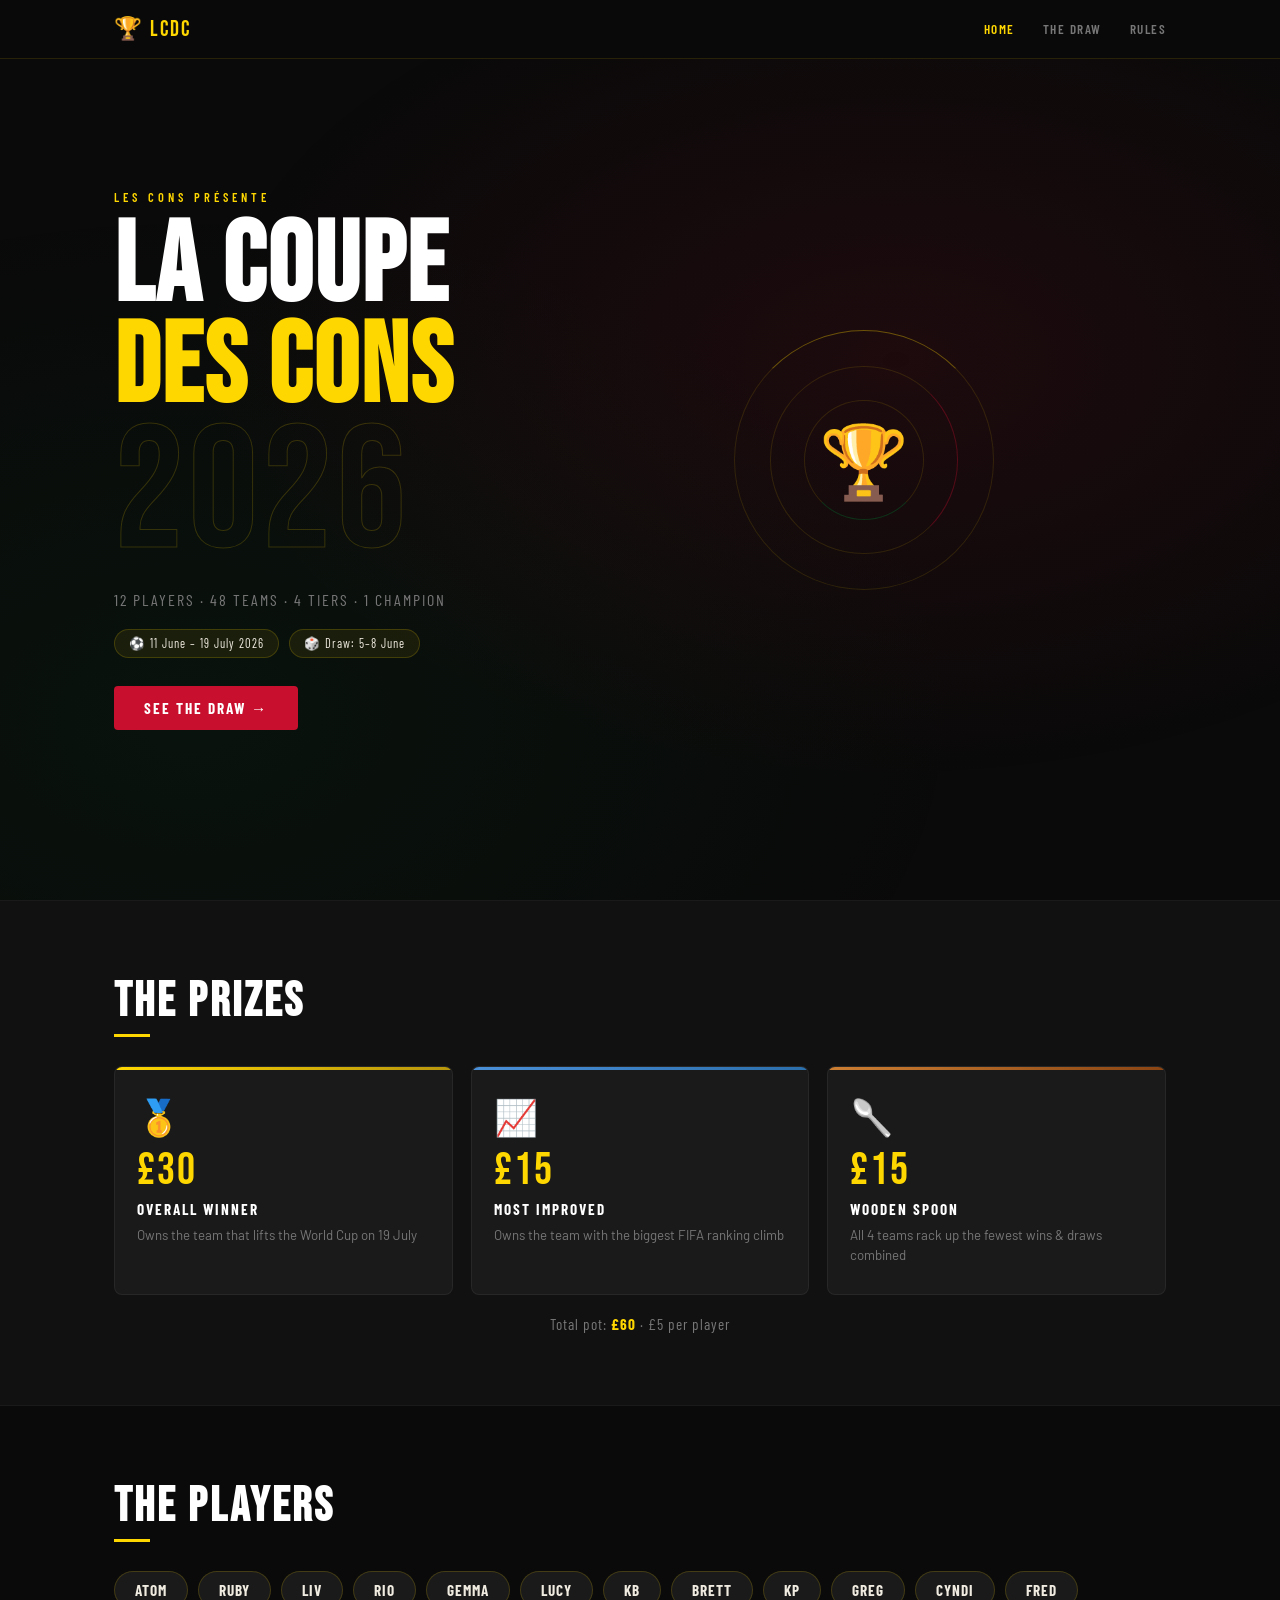
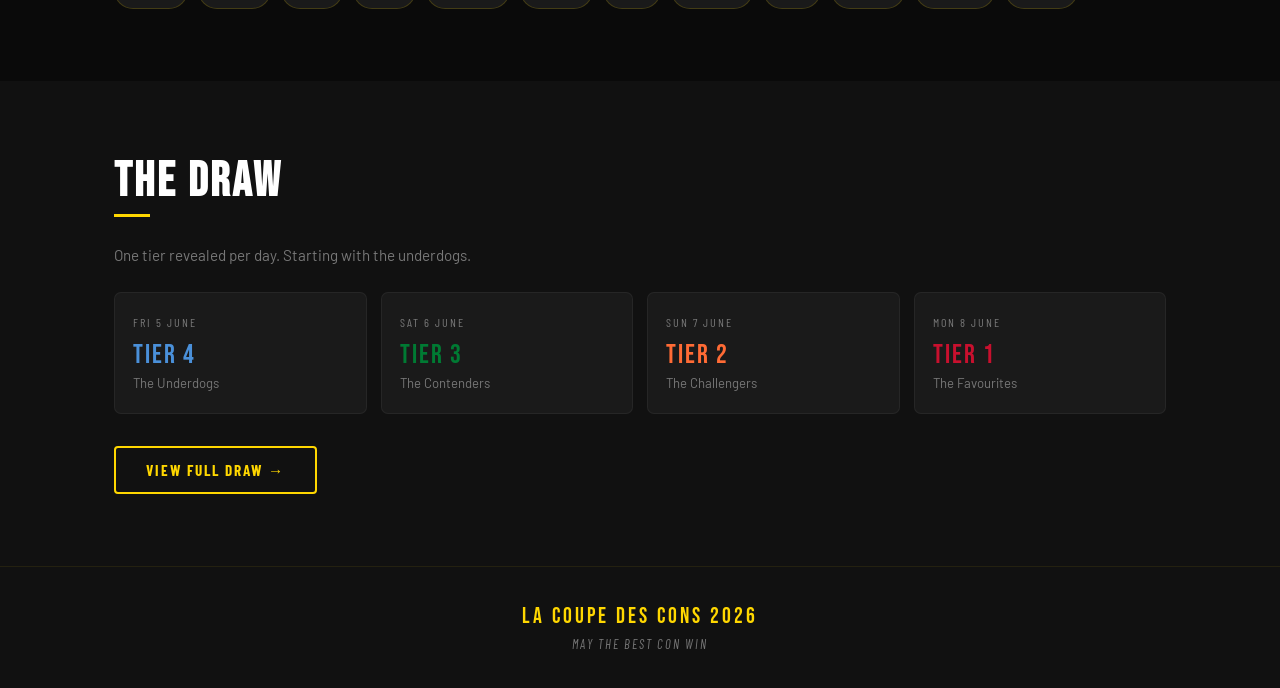
==== index.html @ 0457f68b "Add files via upload" ====
<!DOCTYPE html>
<html lang="en">
<head>
  <meta charset="UTF-8">
  <meta name="viewport" content="width=device-width, initial-scale=1.0">
  <title>La Coupe des Cons 2026</title>
  <link rel="preconnect" href="https://fonts.googleapis.com">
  <link rel="preconnect" href="https://fonts.gstatic.com" crossorigin>
  <link href="https://fonts.googleapis.com/css2?family=Bebas+Neue&family=Barlow:wght@400;600&family=Barlow+Condensed:wght@400;600;700;800&display=swap" rel="stylesheet">
  <link rel="stylesheet" href="style.css">
</head>
<body>

  <header class="site-header">
    <nav class="nav">
      <a href="index.html" class="nav-logo">🏆 LCDC</a>
      <div class="nav-links">
        <a href="index.html" class="active">Home</a>
        <a href="draw.html">The Draw</a>
        <a href="rules.html">Rules</a>
      </div>
    </nav>
  </header>

  <main>

    <section class="hero">
      <div class="hero-content">
        <div class="hero-eyebrow">Les Cons Présente</div>
        <h1 class="hero-title">La Coupe<br><span class="accent">des Cons</span></h1>
        <div class="hero-year">2026</div>
        <p class="hero-sub">12 players · 48 teams · 4 tiers · 1 champion</p>
        <div class="hero-dates">
          <div class="date-pill">⚽ 11 June – 19 July 2026</div>
          <div class="date-pill">🎲 Draw: 5–8 June</div>
        </div>
        <a href="draw.html" class="cta-btn">See The Draw →</a>
      </div>
      <div class="hero-graphic">
        <div class="trophy-ring ring-1"></div>
        <div class="trophy-ring ring-2"></div>
        <div class="trophy-ring ring-3"></div>
        <div class="trophy-emoji">🏆</div>
      </div>
    </section>

    <section class="prizes">
      <div class="container">
        <h2 class="section-title">The Prizes</h2>
        <div class="prize-grid">
          <div class="prize-card prize-gold">
            <div class="prize-icon">🥇</div>
            <div class="prize-amount">£30</div>
            <div class="prize-label">Overall Winner</div>
            <div class="prize-desc">Owns the team that lifts the World Cup on 19 July</div>
          </div>
          <div class="prize-card prize-silver">
            <div class="prize-icon">📈</div>
            <div class="prize-amount">£15</div>
            <div class="prize-label">Most Improved</div>
            <div class="prize-desc">Owns the team with the biggest FIFA ranking climb</div>
          </div>
          <div class="prize-card prize-bronze">
            <div class="prize-icon">🥄</div>
            <div class="prize-amount">£15</div>
            <div class="prize-label">Wooden Spoon</div>
            <div class="prize-desc">All 4 teams rack up the fewest wins & draws combined</div>
          </div>
        </div>
        <div class="pot-total">Total pot: <strong>£60</strong> · £5 per player</div>
      </div>
    </section>

    <section class="players-section">
      <div class="container">
        <h2 class="section-title">The Players</h2>
        <div class="players-grid">
          <div class="player-chip">Atom</div>
          <div class="player-chip">Ruby</div>
          <div class="player-chip">Liv</div>
          <div class="player-chip">Rio</div>
          <div class="player-chip">Gemma</div>
          <div class="player-chip">Lucy</div>
          <div class="player-chip">KB</div>
          <div class="player-chip">Brett</div>
          <div class="player-chip">KP</div>
          <div class="player-chip">Greg</div>
          <div class="player-chip">Cyndi</div>
          <div class="player-chip">Fred</div>
        </div>
      </div>
    </section>

    <section class="draw-preview">
      <div class="container">
        <h2 class="section-title">The Draw</h2>
        <p class="draw-intro">One tier revealed per day. Starting with the underdogs.</p>
        <div class="draw-schedule">
          <div class="draw-day">
            <div class="draw-date">Fri 5 June</div>
            <div class="draw-tier-tag t4">TIER 4</div>
            <div class="draw-tier-name">The Underdogs</div>
          </div>
          <div class="draw-day">
            <div class="draw-date">Sat 6 June</div>
            <div class="draw-tier-tag t3">TIER 3</div>
            <div class="draw-tier-name">The Contenders</div>
          </div>
          <div class="draw-day">
            <div class="draw-date">Sun 7 June</div>
            <div class="draw-tier-tag t2">TIER 2</div>
            <div class="draw-tier-name">The Challengers</div>
          </div>
          <div class="draw-day">
            <div class="draw-date">Mon 8 June</div>
            <div class="draw-tier-tag t1">TIER 1</div>
            <div class="draw-tier-name">The Favourites</div>
          </div>
        </div>
        <a href="draw.html" class="cta-btn secondary">View Full Draw →</a>
      </div>
    </section>

  </main>

  <footer class="site-footer">
    <div class="container">
      <div class="footer-title">La Coupe des Cons 2026</div>
      <div class="footer-sub">May the best Con win</div>
    </div>
  </footer>

</body>
</html>
---- style.css ----
:root {
  --red: #C8102E;
  --gold: #FFD700;
  --gold-dim: rgba(255,215,0,0.15);
  --green: #007A33;
  --dark: #0A0A0A;
  --dark2: #111;
  --dark3: #1a1a1a;
  --light: #F0EBE0;
  --grey: #777;
  --t1: #C8102E;
  --t2: #FF6B35;
  --t3: #007A33;
  --t4: #4A90D9;
  --font-d: 'Bebas Neue', sans-serif;
  --font-b: 'Barlow', sans-serif;
  --font-c: 'Barlow Condensed', sans-serif;
}

*, *::before, *::after { box-sizing: border-box; margin: 0; padding: 0; }
html { scroll-behavior: smooth; }
body { background: var(--dark); color: var(--light); font-family: var(--font-b); overflow-x: hidden; }
a { color: inherit; text-decoration: none; }
.container { max-width: 1100px; margin: 0 auto; padding: 0 24px; }

/* NAV */
.site-header {
  position: fixed; top: 0; left: 0; right: 0; z-index: 100;
  background: rgba(10,10,10,0.93); backdrop-filter: blur(12px);
  border-bottom: 1px solid rgba(255,215,0,0.12);
}
.nav {
  max-width: 1100px; margin: 0 auto; padding: 0 24px;
  height: 58px; display: flex; align-items: center; justify-content: space-between;
}
.nav-logo { font-family: var(--font-d); font-size: 1.4rem; letter-spacing: 2px; color: var(--gold); }
.nav-links { display: flex; gap: 28px; }
.nav-links a {
  font-family: var(--font-c); font-weight: 600; font-size: 0.82rem;
  letter-spacing: 1.5px; text-transform: uppercase; color: var(--grey); transition: color 0.2s;
}
.nav-links a:hover, .nav-links a.active { color: var(--gold); }

/* HERO */
.hero {
  min-height: 100vh; display: flex; align-items: center;
  padding: 80px 24px 60px; max-width: 1100px; margin: 0 auto;
  gap: 40px; position: relative;
}
body::before {
  content: ''; position: fixed; inset: 0; pointer-events: none; z-index: -1;
  background:
    radial-gradient(ellipse at 70% 40%, rgba(200,16,46,0.10) 0%, transparent 55%),
    radial-gradient(ellipse at 15% 80%, rgba(0,122,51,0.08) 0%, transparent 50%);
}
.hero-content { flex: 1; max-width: 580px; }
.hero-eyebrow {
  font-family: var(--font-c); font-weight: 600; font-size: 0.78rem;
  letter-spacing: 4px; color: var(--gold); margin-bottom: 14px; text-transform: uppercase;
  opacity: 0; animation: fadeUp 0.5s 0.2s forwards;
}
.hero-title {
  font-family: var(--font-d); font-size: clamp(4rem, 10vw, 7rem);
  line-height: 0.9; letter-spacing: 2px; color: #fff; margin-bottom: 0;
  opacity: 0; animation: fadeUp 0.5s 0.3s forwards;
}
.hero-title .accent { color: var(--gold); display: block; }
.hero-year {
  font-family: var(--font-d); font-size: clamp(4.5rem, 16vw, 11rem);
  line-height: 0.85; color: transparent; -webkit-text-stroke: 1px rgba(255,215,0,0.18);
  letter-spacing: 4px; margin-bottom: 20px;
  opacity: 0; animation: fadeUp 0.5s 0.35s forwards;
}
.hero-sub {
  font-family: var(--font-c); font-size: 1rem; letter-spacing: 2px;
  color: var(--grey); text-transform: uppercase; margin-bottom: 20px;
  opacity: 0; animation: fadeUp 0.5s 0.4s forwards;
}
.hero-dates { display: flex; flex-wrap: wrap; gap: 10px; margin-bottom: 28px; opacity: 0; animation: fadeUp 0.5s 0.5s forwards; }
.date-pill {
  background: rgba(255,215,0,0.07); border: 1px solid rgba(255,215,0,0.18);
  border-radius: 20px; padding: 6px 14px; font-size: 0.78rem;
  font-family: var(--font-c); letter-spacing: 1px;
}
.cta-btn {
  display: inline-block; background: var(--red); color: #fff;
  font-family: var(--font-c); font-weight: 700; font-size: 0.95rem;
  letter-spacing: 2px; text-transform: uppercase; padding: 13px 30px;
  border-radius: 4px; transition: background 0.2s, transform 0.2s;
  opacity: 0; animation: fadeUp 0.5s 0.6s forwards;
}
.cta-btn:hover { background: #a00d24; transform: translateY(-2px); }
.cta-btn.secondary {
  background: transparent; border: 2px solid var(--gold); color: var(--gold);
  opacity: 1; animation: none; margin-top: 24px; display: inline-block;
}
.cta-btn.secondary:hover { background: rgba(255,215,0,0.08); transform: translateY(-2px); }

/* HERO GRAPHIC */
.hero-graphic {
  flex: 0 0 260px; width: 260px; height: 260px; position: relative;
  display: flex; align-items: center; justify-content: center;
  opacity: 0; animation: fadeIn 1s 0.7s forwards;
}
.trophy-ring { position: absolute; border-radius: 50%; border: 1px solid rgba(255,215,0,0.12); }
.ring-1 { width: 100%; height: 100%; animation: spin 20s linear infinite; border-top-color: rgba(255,215,0,0.35); }
.ring-2 { width: 72%; height: 72%; animation: spin 14s linear infinite reverse; border-right-color: rgba(200,16,46,0.35); }
.ring-3 { width: 46%; height: 46%; animation: spin 9s linear infinite; border-bottom-color: rgba(0,122,51,0.35); }
.trophy-emoji { font-size: 4.5rem; animation: pulse 3s ease-in-out infinite; z-index: 1; }

/* SECTIONS */
section { padding: 72px 0; }
.section-title {
  font-family: var(--font-d); font-size: clamp(2rem, 5vw, 3rem);
  letter-spacing: 3px; color: #fff; margin-bottom: 36px;
  position: relative; display: inline-block;
}
.section-title::after {
  content: ''; position: absolute; bottom: -7px; left: 0;
  width: 36px; height: 3px; background: var(--gold);
}

/* PRIZES */
.prizes { background: var(--dark2); border-top: 1px solid rgba(255,255,255,0.04); border-bottom: 1px solid rgba(255,255,255,0.04); }
.prize-grid { display: grid; grid-template-columns: repeat(auto-fit, minmax(240px, 1fr)); gap: 18px; margin-bottom: 20px; }
.prize-card {
  background: var(--dark3); border: 1px solid rgba(255,255,255,0.06);
  border-radius: 8px; padding: 28px 22px; position: relative; overflow: hidden;
  transition: transform 0.2s;
}
.prize-card:hover { transform: translateY(-3px); }
.prize-card::before { content: ''; position: absolute; top: 0; left: 0; right: 0; height: 3px; }
.prize-gold::before { background: linear-gradient(90deg, var(--gold), #b8960c); }
.prize-silver::before { background: linear-gradient(90deg, #4a90d9, #2c6fad); }
.prize-bronze::before { background: linear-gradient(90deg, #cd7f32, #8b4513); }
.prize-icon { font-size: 2.2rem; margin-bottom: 10px; }
.prize-amount { font-family: var(--font-d); font-size: 2.8rem; color: var(--gold); letter-spacing: 2px; line-height: 1; margin-bottom: 6px; }
.prize-label { font-family: var(--font-c); font-weight: 700; font-size: 0.95rem; letter-spacing: 2px; text-transform: uppercase; color: #fff; margin-bottom: 8px; }
.prize-desc { font-size: 0.83rem; color: var(--grey); line-height: 1.5; }
.pot-total { text-align: center; font-family: var(--font-c); font-size: 0.95rem; letter-spacing: 1px; color: var(--grey); }
.pot-total strong { color: var(--gold); }

/* PLAYERS */
.players-grid { display: flex; flex-wrap: wrap; gap: 10px; }
.player-chip {
  background: var(--dark3); border: 1px solid rgba(255,215,0,0.18);
  border-radius: 40px; padding: 9px 20px;
  font-family: var(--font-c); font-weight: 700; font-size: 0.95rem;
  letter-spacing: 1px; text-transform: uppercase;
  transition: background 0.2s, color 0.2s;
}
.player-chip:hover { background: rgba(255,215,0,0.08); color: var(--gold); }

/* DRAW PREVIEW */
.draw-preview { background: var(--dark2); }
.draw-intro { color: var(--grey); margin-bottom: 28px; font-size: 0.95rem; }
.draw-schedule { display: grid; grid-template-columns: repeat(auto-fit, minmax(180px, 1fr)); gap: 14px; margin-bottom: 8px; }
.draw-day {
  background: var(--dark3); border: 1px solid rgba(255,255,255,0.05);
  border-radius: 7px; padding: 22px 18px; transition: transform 0.2s;
}
.draw-day:hover { transform: translateY(-3px); }
.draw-date { font-family: var(--font-c); font-size: 0.75rem; letter-spacing: 2px; text-transform: uppercase; color: var(--grey); margin-bottom: 10px; }
.draw-tier-tag { font-family: var(--font-d); font-size: 1.7rem; letter-spacing: 2px; margin-bottom: 4px; }
.draw-tier-name { font-size: 0.82rem; color: var(--grey); }
.t1 { color: var(--t1); } .t2 { color: var(--t2); } .t3 { color: var(--t3); } .t4 { color: var(--t4); }

/* PAGE HERO */
.page-hero { padding: 110px 24px 48px; max-width: 1100px; margin: 0 auto; }
.page-title { font-family: var(--font-d); font-size: clamp(3rem, 8vw, 5.5rem); letter-spacing: 3px; color: #fff; margin-bottom: 6px; }
.page-title span { color: var(--gold); }
.page-subtitle { font-family: var(--font-c); font-size: 0.9rem; letter-spacing: 2px; color: var(--grey); text-transform: uppercase; }

/* DRAW PAGE */
.draw-page { max-width: 1100px; margin: 0 auto; padding: 0 24px 80px; }
.seed-proof {
  background: var(--dark3); border: 1px solid rgba(255,215,0,0.1);
  border-radius: 7px; padding: 20px 22px; margin-bottom: 48px;
  font-family: var(--font-c); font-size: 0.83rem; color: var(--grey); line-height: 1.8;
}
.seed-proof strong { color: var(--gold); }
.tier-section { margin-bottom: 56px; }
.tier-header { display: flex; align-items: center; gap: 18px; margin-bottom: 12px; padding-bottom: 14px; border-bottom: 1px solid rgba(255,255,255,0.06); }
.tier-num { font-family: var(--font-d); font-size: 2.8rem; letter-spacing: 3px; line-height: 1; }
.tier-info {}
.tier-title { font-family: var(--font-c); font-weight: 700; font-size: 1.05rem; letter-spacing: 2px; text-transform: uppercase; color: #fff; }
.tier-date { font-size: 0.78rem; color: var(--grey); font-family: var(--font-c); letter-spacing: 1px; margin-top: 2px; }
.tier-teams-list {
  font-size: 0.8rem; color: var(--grey); margin-bottom: 18px;
  padding: 10px 14px; border-radius: 5px; border-left: 3px solid;
  background: rgba(255,255,255,0.02); line-height: 1.6;
}
.t1-border { border-color: var(--t1); }
.t2-border { border-color: var(--t2); }
.t3-border { border-color: var(--t3); }
.t4-border { border-color: var(--t4); }

.assignments-grid { display: grid; grid-template-columns: repeat(auto-fill, minmax(175px, 1fr)); gap: 11px; }
.assignment-card {
  background: var(--dark3); border: 1px solid rgba(255,255,255,0.06);
  border-radius: 6px; padding: 14px 16px;
  display: flex; align-items: center; gap: 11px;
  animation: fadeUp 0.4s both;
}
.ac-flag { font-size: 1.6rem; flex-shrink: 0; }
.ac-player { font-family: var(--font-c); font-weight: 700; font-size: 0.82rem; letter-spacing: 1px; text-transform: uppercase; color: var(--gold); margin-bottom: 2px; }
.ac-team { font-size: 0.85rem; color: var(--light); }
.pending-msg {
  grid-column: 1 / -1; text-align: center; padding: 28px;
  font-family: var(--font-c); font-size: 0.85rem; letter-spacing: 1px;
  color: var(--grey); text-transform: uppercase;
  border: 1px dashed rgba(255,255,255,0.08); border-radius: 6px;
}

/* RULES PAGE */
.rules-page { max-width: 740px; margin: 0 auto; padding: 0 24px 80px; }
.rule-block { margin-bottom: 44px; }
.rule-block h3 { font-family: var(--font-d); font-size: 1.7rem; letter-spacing: 2px; color: var(--gold); margin-bottom: 14px; }
.rule-block p { color: var(--light); opacity: 0.82; line-height: 1.8; margin-bottom: 10px; font-size: 0.95rem; }
.tier-table { display: flex; flex-direction: column; gap: 10px; margin-top: 16px; }
.tier-row { display: flex; gap: 16px; align-items: flex-start; }
.tier-row-label { font-family: var(--font-d); font-size: 1.2rem; letter-spacing: 2px; min-width: 65px; padding-top: 2px; }
.tier-row-teams { font-size: 0.85rem; color: var(--grey); line-height: 1.7; padding: 8px 14px; background: var(--dark3); border-radius: 5px; flex: 1; }
.prize-rule { display: flex; gap: 16px; align-items: flex-start; margin-bottom: 24px; }
.prize-rule-icon { font-size: 1.8rem; flex-shrink: 0; }
.prize-rule-title { font-family: var(--font-c); font-weight: 700; font-size: 1rem; letter-spacing: 1.5px; text-transform: uppercase; color: #fff; margin-bottom: 6px; }

/* FOOTER */
.site-footer { background: var(--dark2); border-top: 1px solid rgba(255,215,0,0.08); padding: 36px 0; text-align: center; }
.footer-title { font-family: var(--font-d); font-size: 1.4rem; letter-spacing: 3px; color: var(--gold); margin-bottom: 6px; }
.footer-sub { font-family: var(--font-c); font-size: 0.8rem; letter-spacing: 2px; color: var(--grey); text-transform: uppercase; font-style: italic; }

/* ANIMATIONS */
@keyframes fadeUp { from { opacity: 0; transform: translateY(18px); } to { opacity: 1; transform: translateY(0); } }
@keyframes fadeIn { from { opacity: 0; } to { opacity: 1; } }
@keyframes spin { from { transform: rotate(0deg); } to { transform: rotate(360deg); } }
@keyframes pulse { 0%,100% { transform: scale(1); } 50% { transform: scale(1.07); } }

/* RESPONSIVE */
@media (max-width: 768px) {
  .hero { flex-direction: column; padding-top: 90px; text-align: center; }
  .hero-graphic { width: 180px; height: 180px; }
  .hero-dates { justify-content: center; }
  .section-title { display: block; text-align: center; }
  .section-title::after { left: 50%; transform: translateX(-50%); }
  .draw-schedule { grid-template-columns: 1fr 1fr; }
  .tier-row { flex-direction: column; gap: 6px; }
  .tier-row-label { min-width: unset; }
  .nav-links { gap: 16px; }
}
@media (max-width: 480px) {
  .draw-schedule { grid-template-columns: 1fr 1fr; }
  .prize-grid { grid-template-columns: 1fr; }
  .assignments-grid { grid-template-columns: 1fr 1fr; }
}
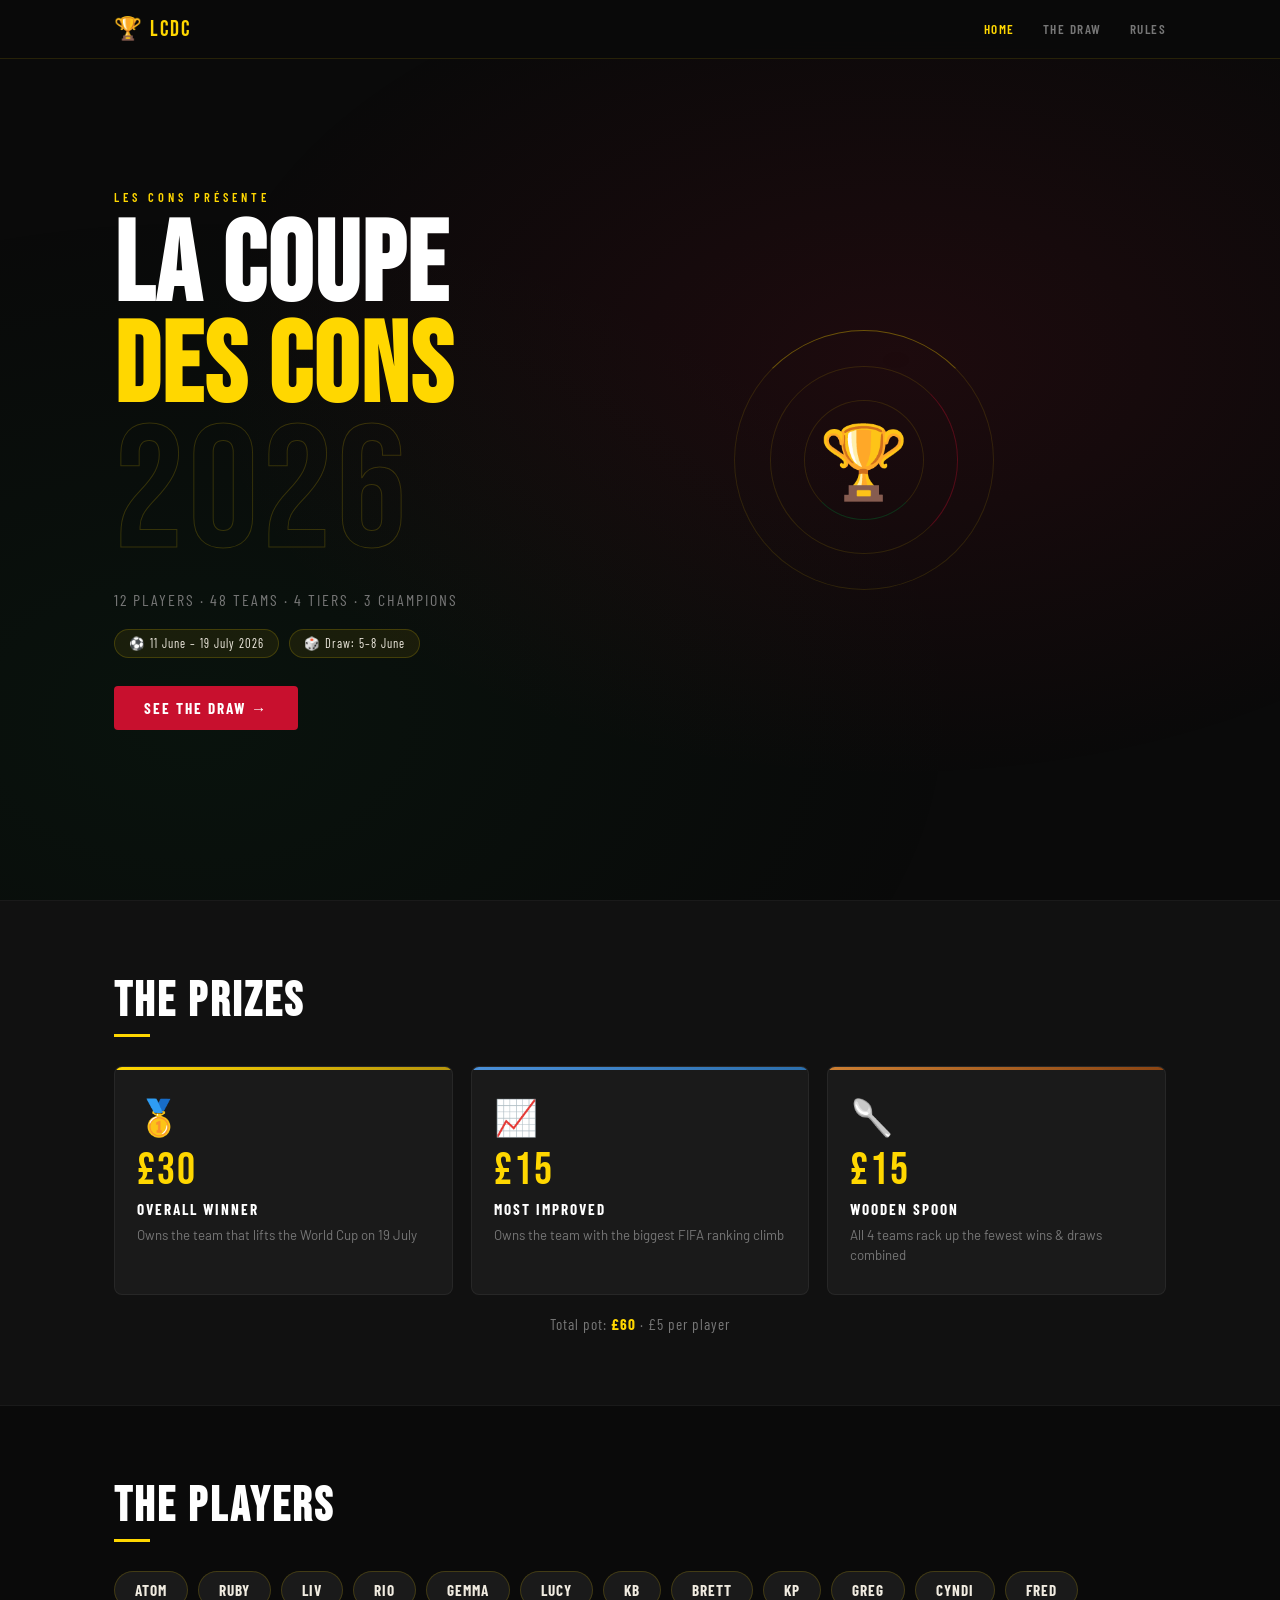
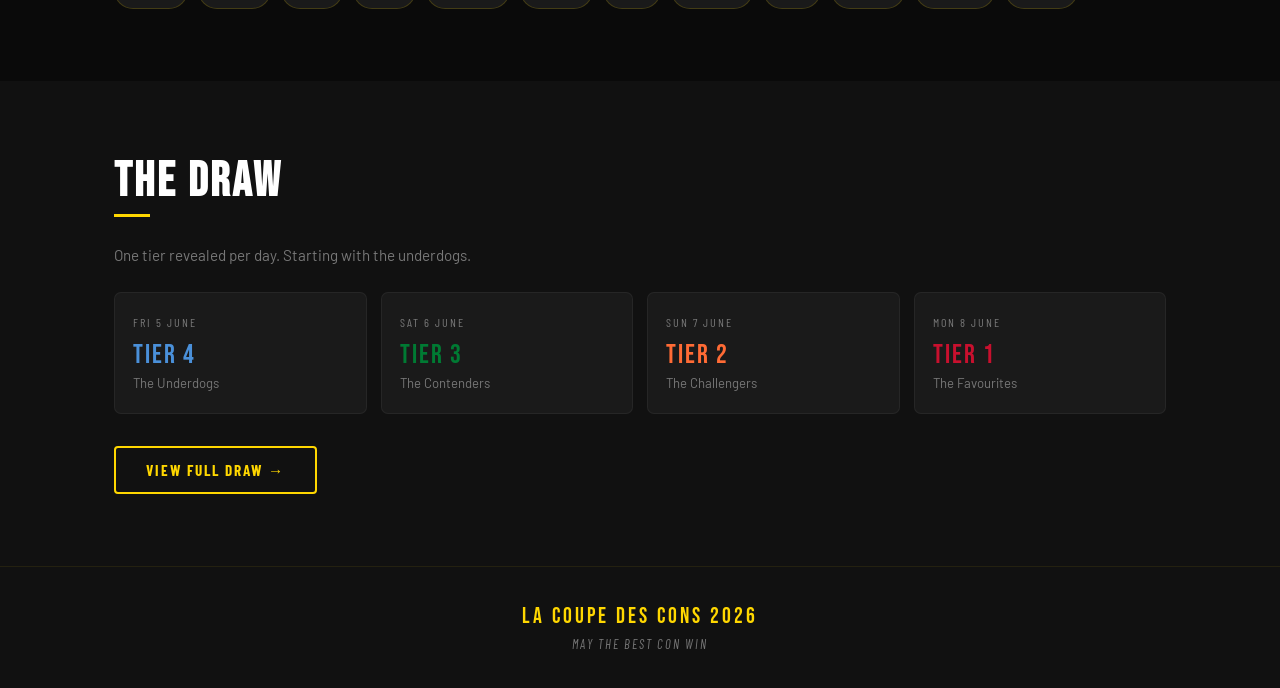
==== commit 31263350: "index.html" ====
--- a/index.html
+++ b/index.html
@@ -29,7 +29,7 @@
         <div class="hero-eyebrow">Les Cons Présente</div>
         <h1 class="hero-title">La Coupe<br><span class="accent">des Cons</span></h1>
         <div class="hero-year">2026</div>
-        <p class="hero-sub">12 players · 48 teams · 4 tiers · 1 champion</p>
+        <p class="hero-sub">12 players · 48 teams · 4 tiers · 3 champions</p>
         <div class="hero-dates">
           <div class="date-pill">⚽ 11 June – 19 July 2026</div>
           <div class="date-pill">🎲 Draw: 5–8 June</div>
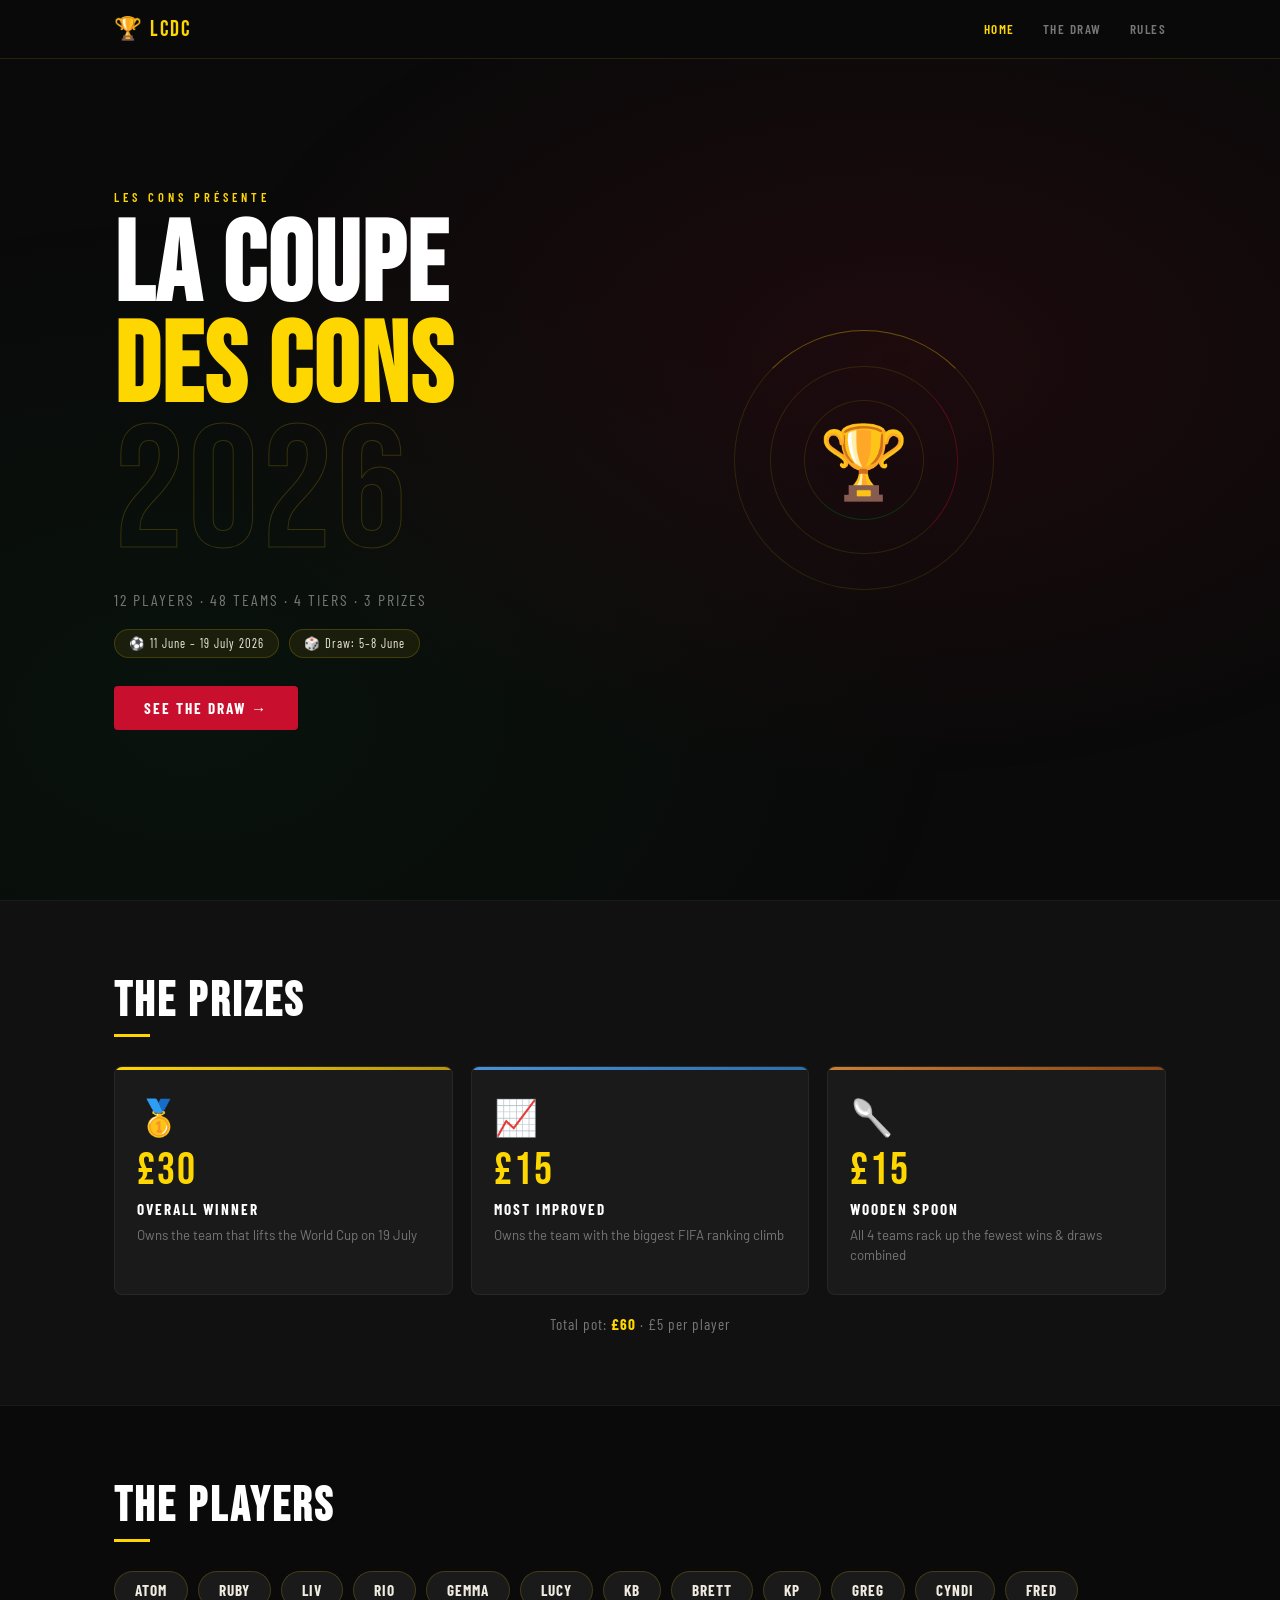
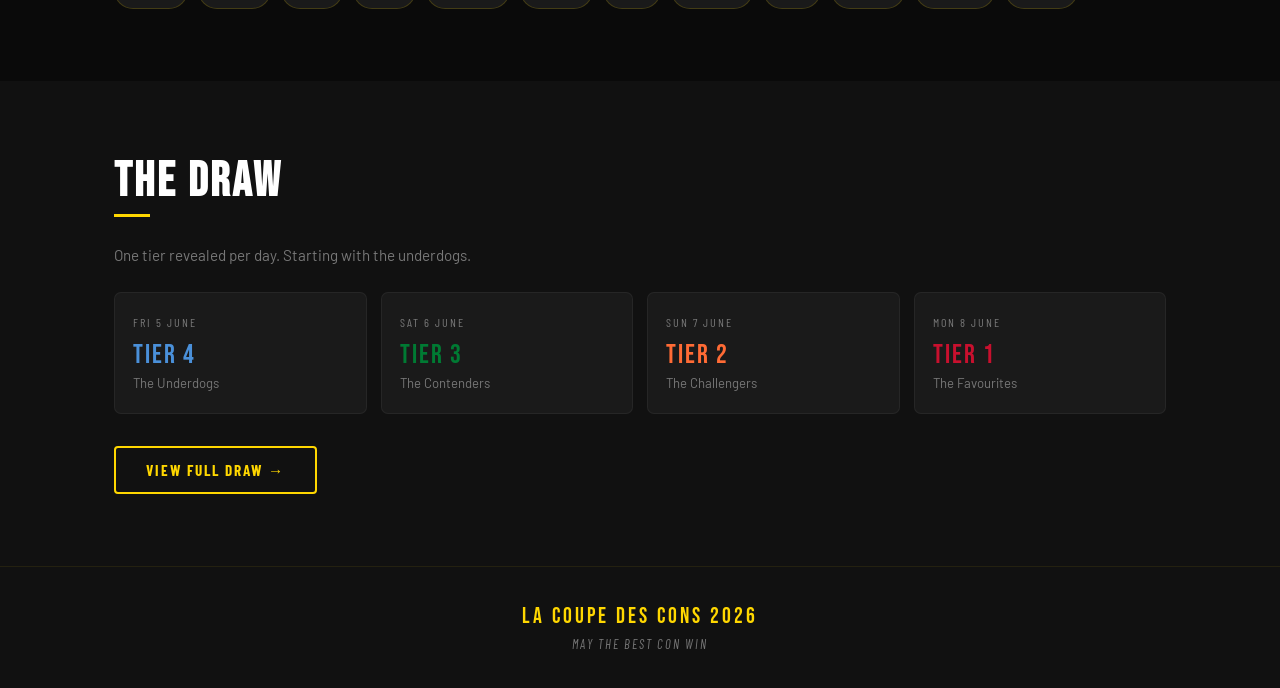
==== commit 5f905f99: "index.html" ====
--- a/index.html
+++ b/index.html
@@ -29,7 +29,7 @@
         <div class="hero-eyebrow">Les Cons Présente</div>
         <h1 class="hero-title">La Coupe<br><span class="accent">des Cons</span></h1>
         <div class="hero-year">2026</div>
-        <p class="hero-sub">12 players · 48 teams · 4 tiers · 3 champions</p>
+        <p class="hero-sub">12 players · 48 teams · 4 tiers · 3 prizes</p>
         <div class="hero-dates">
           <div class="date-pill">⚽ 11 June – 19 July 2026</div>
           <div class="date-pill">🎲 Draw: 5–8 June</div>
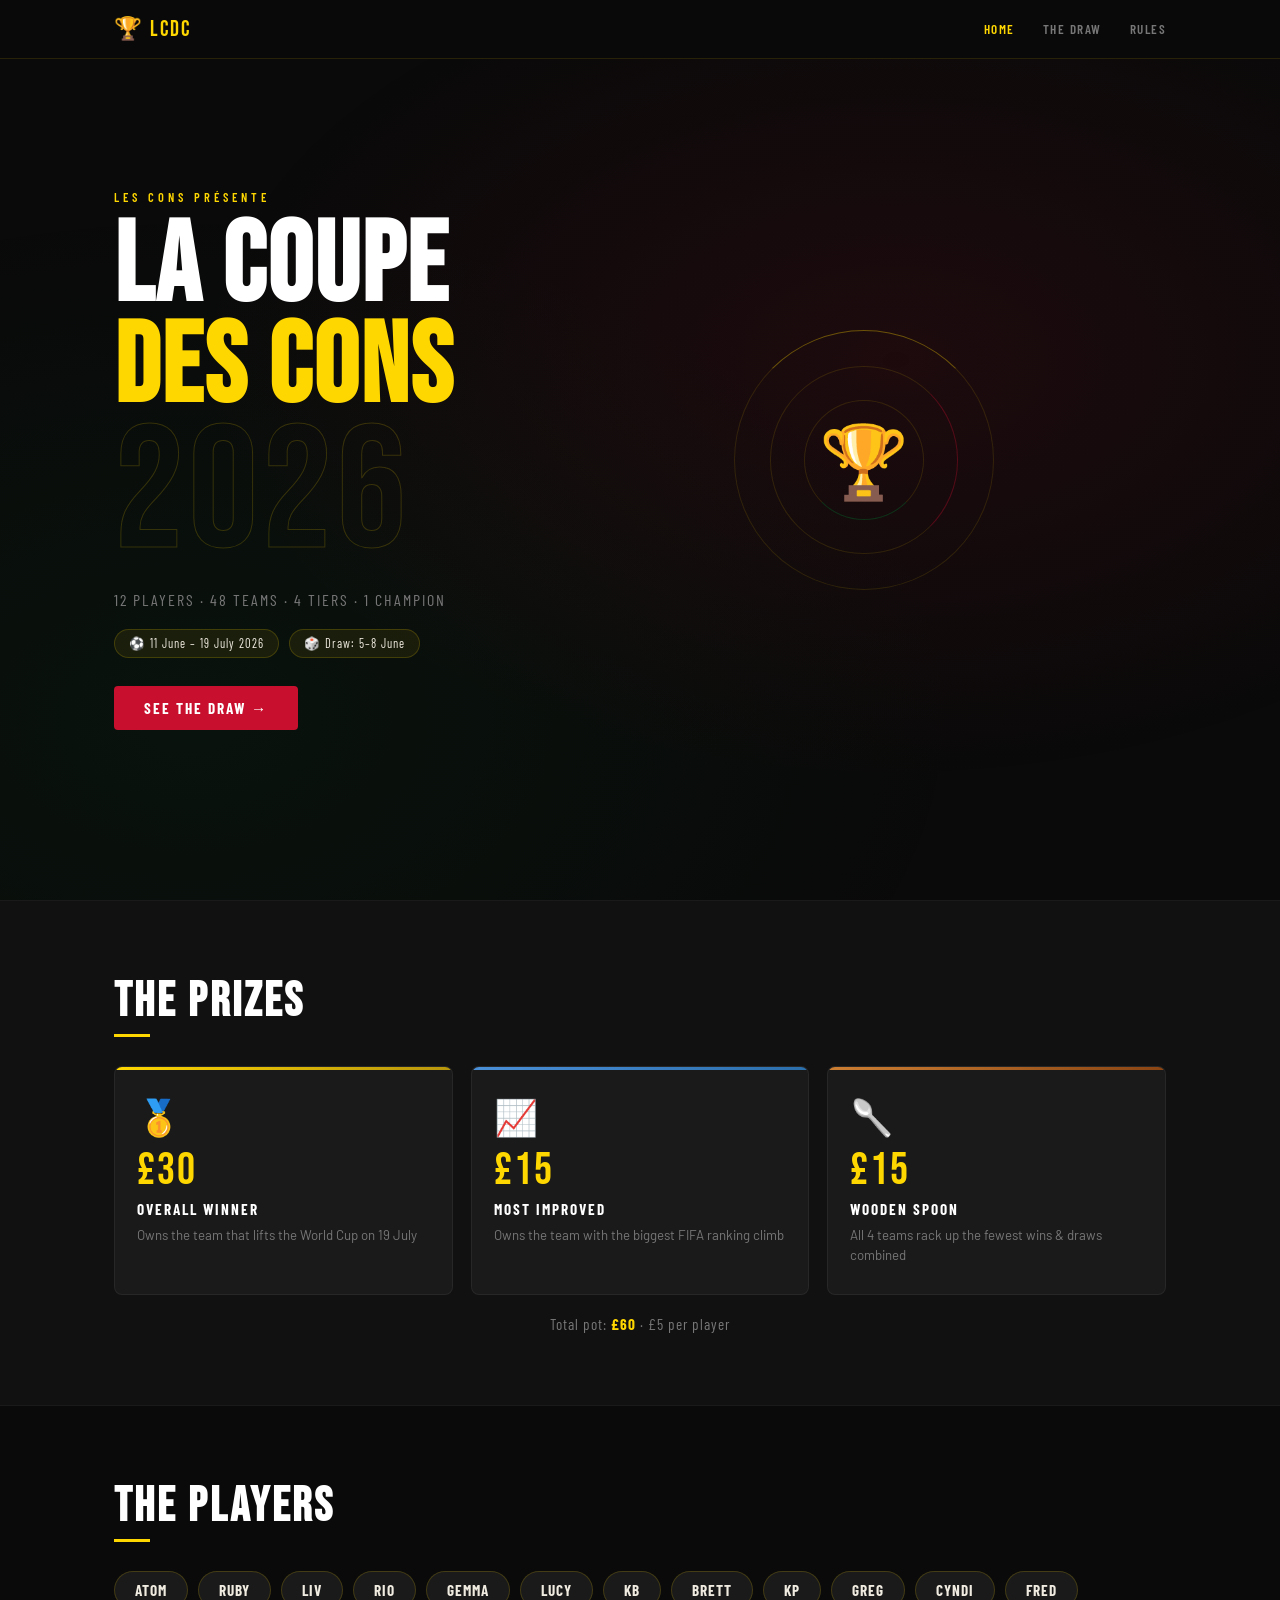
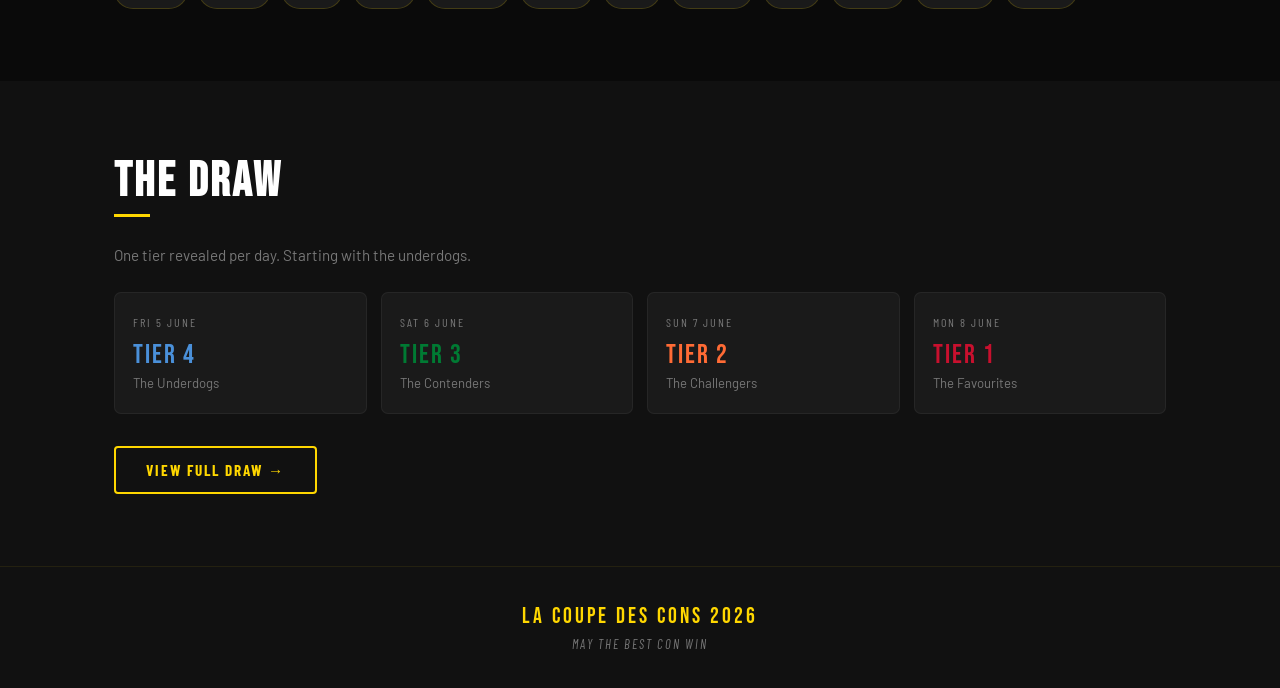
==== commit b8602f0f: "Add files via upload" ====
--- a/index.html
+++ b/index.html
@@ -29,7 +29,7 @@
         <div class="hero-eyebrow">Les Cons Présente</div>
         <h1 class="hero-title">La Coupe<br><span class="accent">des Cons</span></h1>
         <div class="hero-year">2026</div>
-        <p class="hero-sub">12 players · 48 teams · 4 tiers · 3 prizes</p>
+        <p class="hero-sub">12 players · 48 teams · 4 tiers · 1 champion</p>
         <div class="hero-dates">
           <div class="date-pill">⚽ 11 June – 19 July 2026</div>
           <div class="date-pill">🎲 Draw: 5–8 June</div>
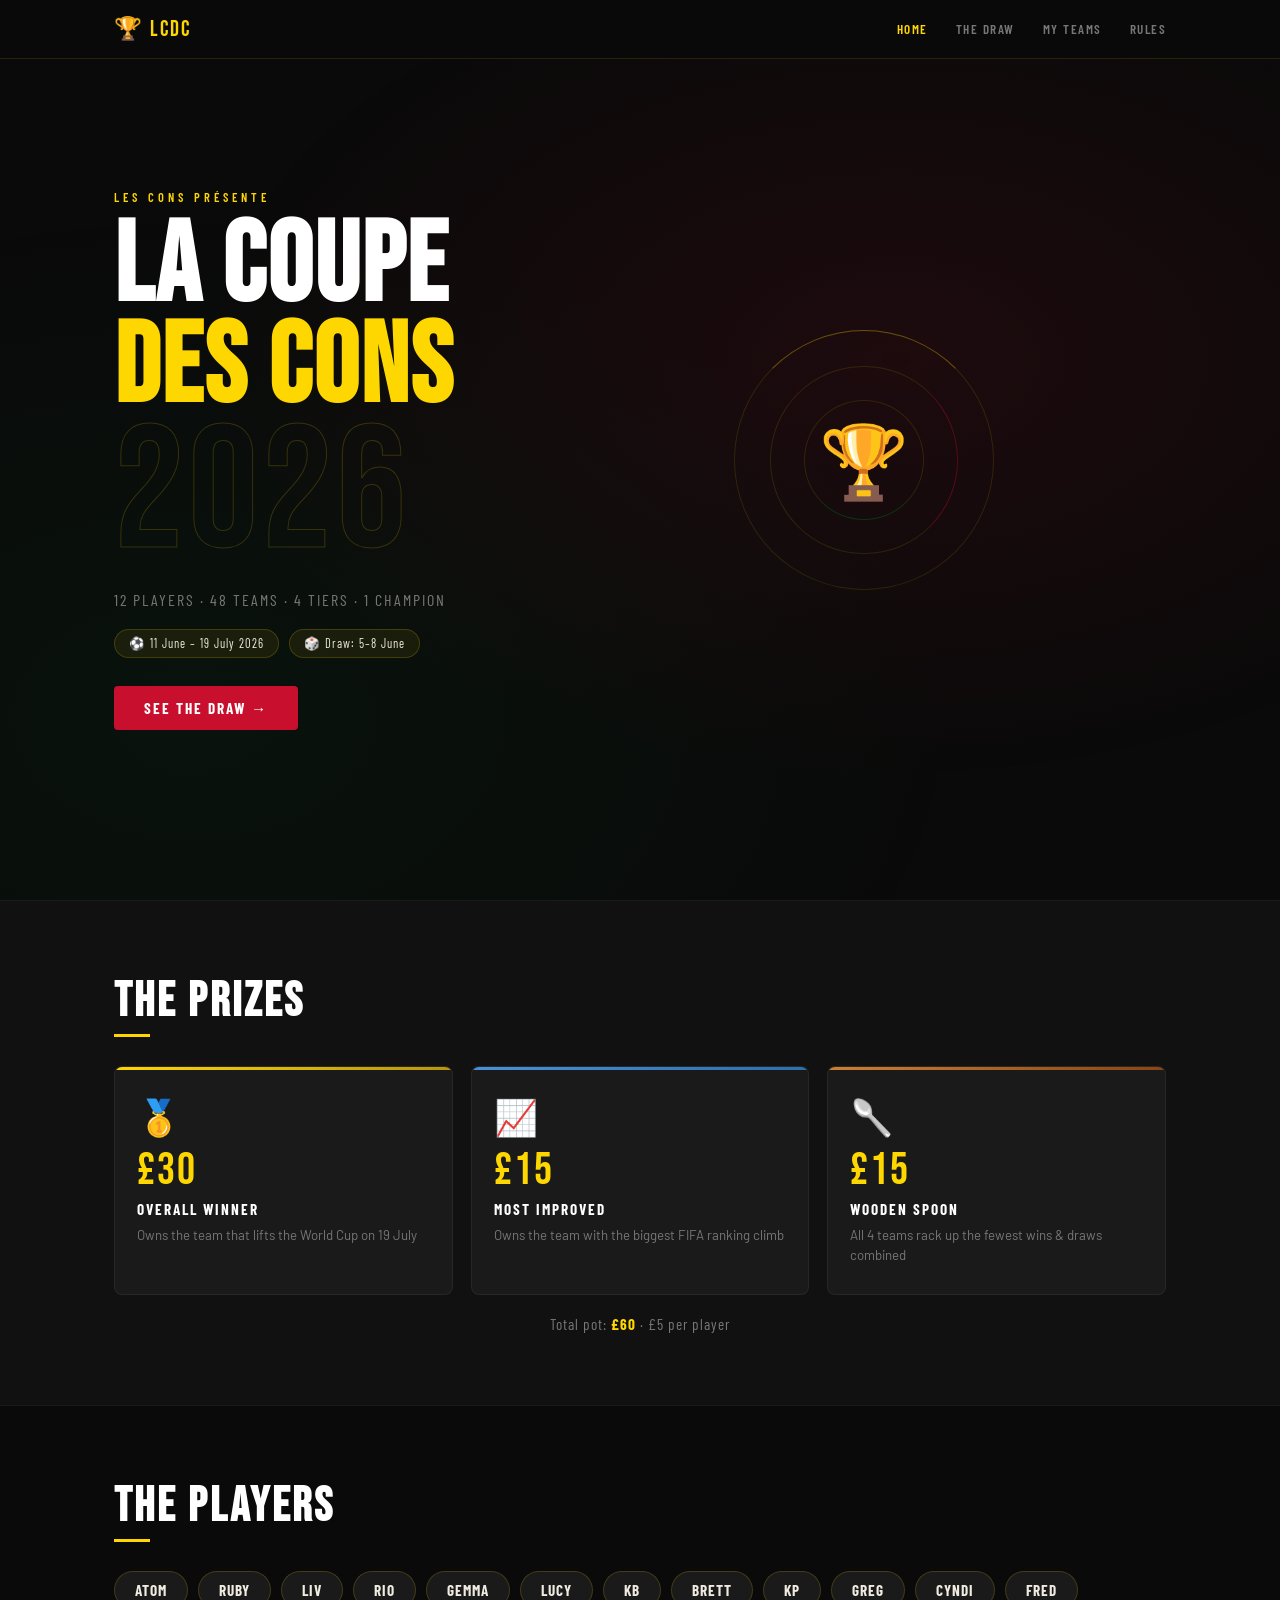
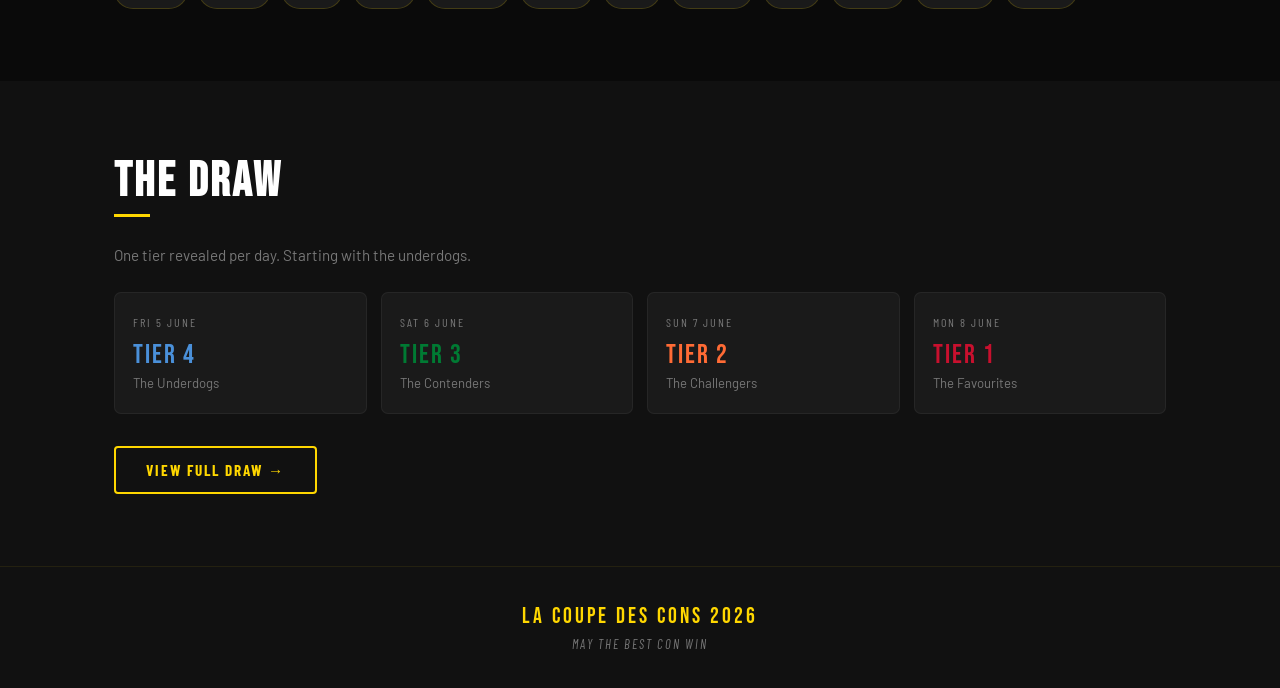
==== commit 8d359497: "Add files via upload" ====
--- a/index.html
+++ b/index.html
@@ -17,6 +17,7 @@
       <div class="nav-links">
         <a href="index.html" class="active">Home</a>
         <a href="draw.html">The Draw</a>
+        <a href="teams.html">My Teams</a>
         <a href="rules.html">Rules</a>
       </div>
     </nav>
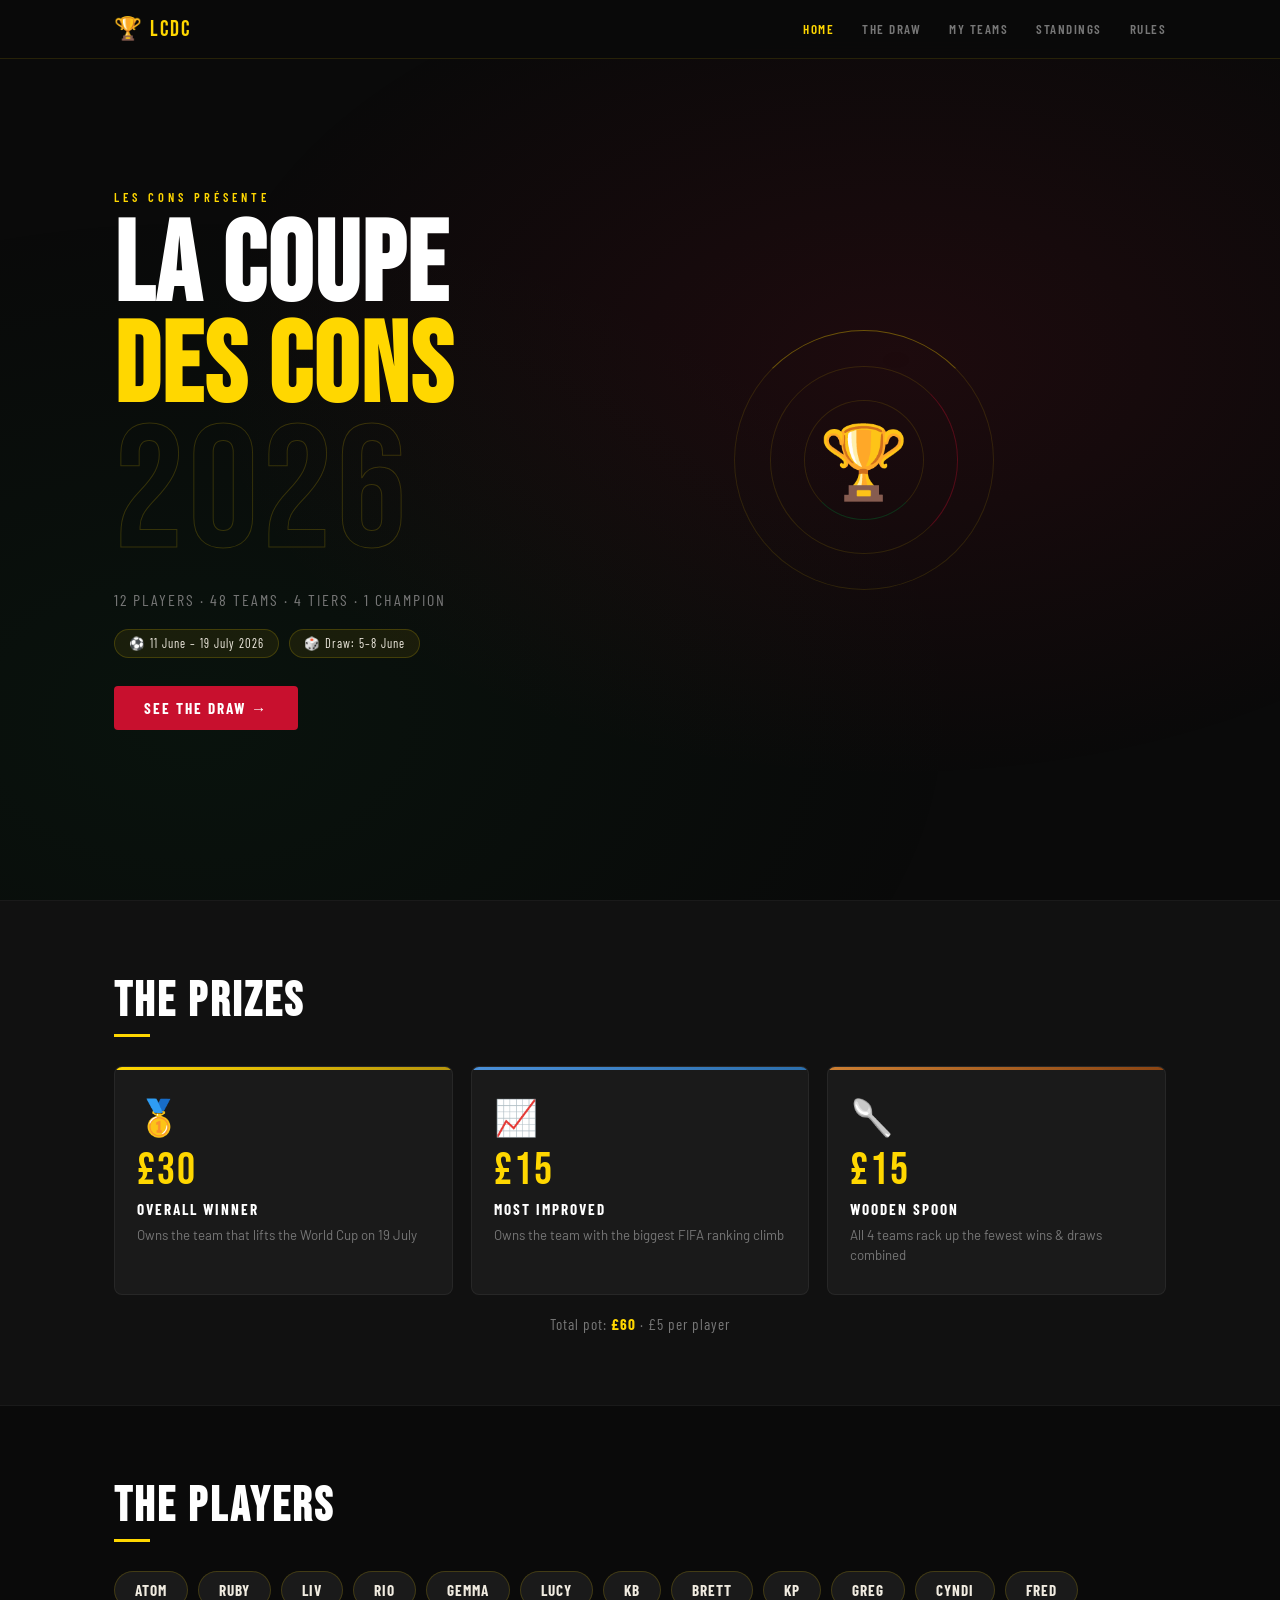
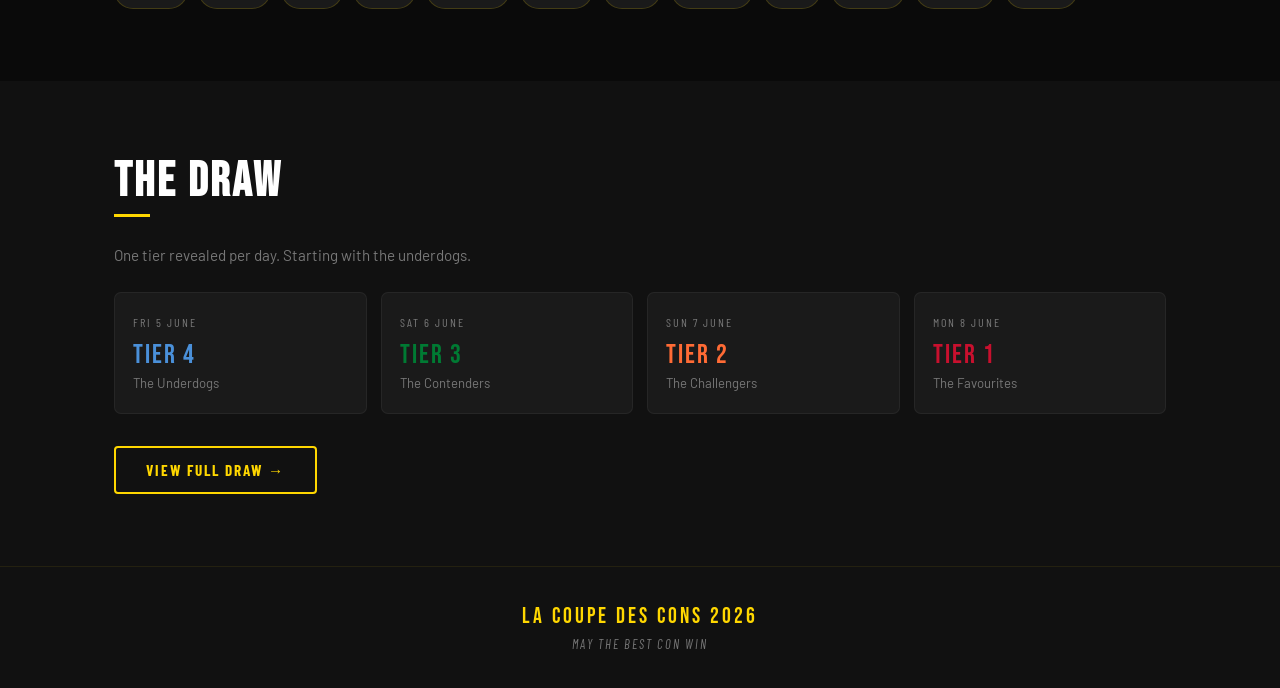
==== commit f0390868: "Add files via upload" ====
--- a/index.html
+++ b/index.html
@@ -18,6 +18,7 @@
         <a href="index.html" class="active">Home</a>
         <a href="draw.html">The Draw</a>
         <a href="teams.html">My Teams</a>
+        <a href="standings.html">Standings</a>
         <a href="rules.html">Rules</a>
       </div>
     </nav>
